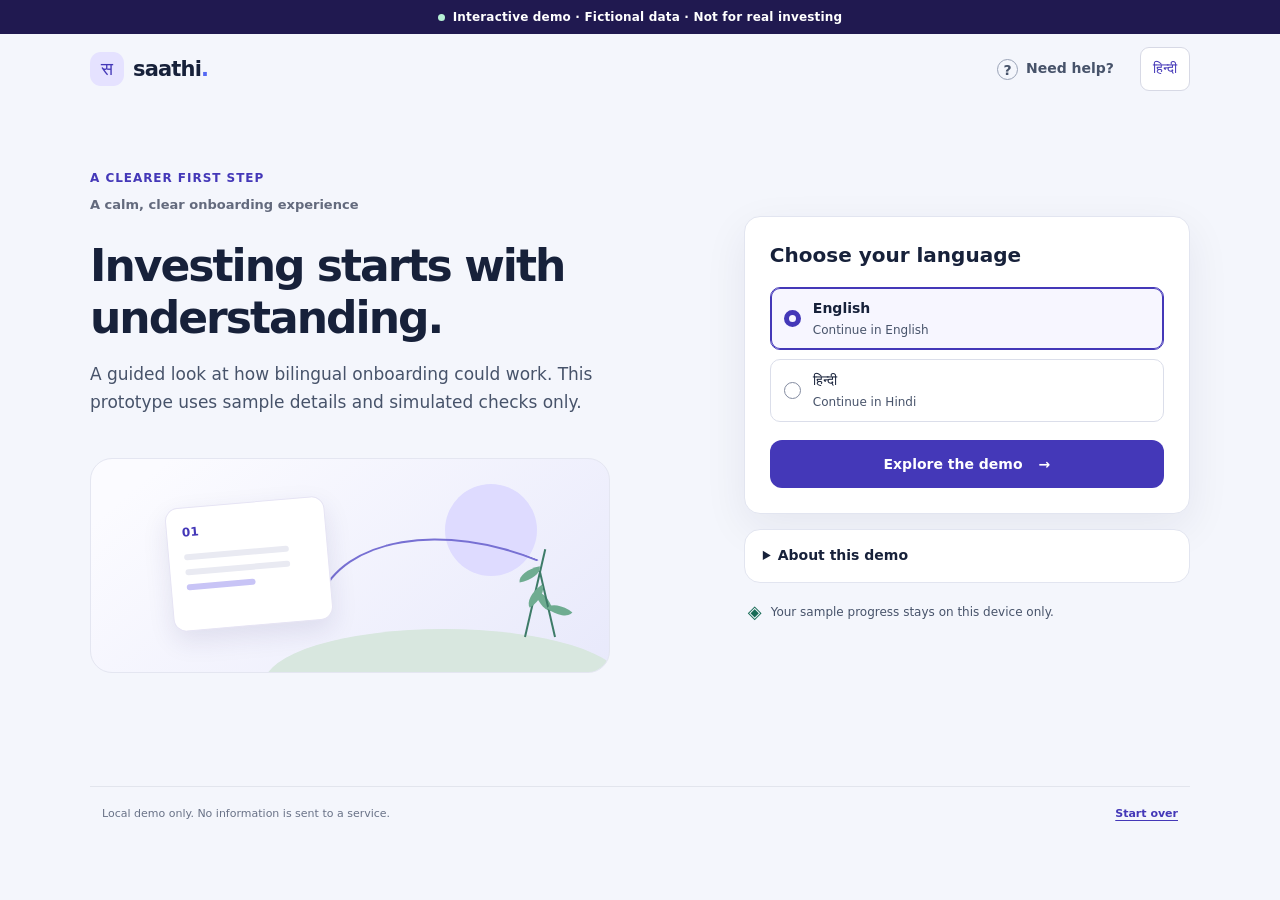
==== index.html @ c51e581b "feat: add bilingual investing onboarding demo" ====
<!doctype html>
<html lang="en">
  <head>
    <meta charset="utf-8">
    <meta name="viewport" content="width=device-width, initial-scale=1, viewport-fit=cover">
    <meta name="theme-color" content="#f4f6fc">
    <meta name="description" content="A bilingual, fictional onboarding demo. Not for real investing.">
    <link rel="manifest" href="manifest.webmanifest">
    <link rel="stylesheet" href="styles.css">
    <title data-i18n="pageTitle">Saathi — bilingual onboarding demo</title>
  </head>
  <body>
    <div class="demo-banner"><span class="demo-dot" aria-hidden="true"></span><span data-i18n="demoBanner"></span></div>
    <header class="topbar">
      <a class="brand" href="#welcome" aria-label="Saathi home" data-i18n-aria="brandHome"><span class="brand-mark" aria-hidden="true">स</span><span>saathi<span class="brand-period">.</span></span></a>
      <div class="top-actions">
        <button class="help-link" data-action="help"><span aria-hidden="true">?</span><span data-i18n="help"></span></button>
        <button class="lang-toggle" data-action="toggle-language" aria-label="Change language" data-i18n-aria="changeLanguage">हिंदी</button>
      </div>
    </header>
    <main id="app" tabindex="-1" aria-live="polite"></main>
    <footer class="site-footer"><span data-i18n="footerDemo"></span><button class="text-button" data-action="reset" data-i18n="startOver"></button></footer>
    <div id="toast" class="toast" role="status" aria-live="polite"></div>
    <script type="module" src="src/app.js"></script>
  </body>
</html>
---- styles.css ----
:root {
  color-scheme: light dark;
  --canvas: #f4f6fc;
  --surface: #fff;
  --surface-subtle: #e8ebf6;
  --accent-soft: #eeedff;
  --ink: #17213a;
  --ink-secondary: #47536a;
  --border: #667085;
  --brand: #4438b8;
  --accent: #5468f3;
  --positive: #176b55;
  --negative: #a33a35;
  --focus: #352b97;
  --radius-sm: 6px;
  --radius-md: 12px;
  --radius-lg: 16px;
  --shadow: 0 14px 44px rgb(27 35 74 / 7%);
  font-family: "Noto Sans", "Noto Sans Devanagari", system-ui, sans-serif;
  color: var(--ink);
  background: var(--canvas);
  font-synthesis: none;
  text-rendering: optimizeLegibility;
}

* { box-sizing: border-box; }
html { min-width: 320px; min-height: 100%; scroll-behavior: smooth; }
body { margin: 0; min-height: 100vh; background: var(--canvas); color: var(--ink); font-size: 16px; line-height: 1.55; }
button, input { font: inherit; }
button { color: inherit; }
button:focus-visible, a:focus-visible, summary:focus-visible, input:focus-visible { outline: 3px solid var(--focus); outline-offset: 3px; }
button:disabled { opacity: .55; cursor: not-allowed; }
.visually-hidden { position: absolute; width: 1px; height: 1px; padding: 0; margin: -1px; overflow: hidden; clip: rect(0, 0, 0, 0); white-space: nowrap; border: 0; }

.demo-banner { min-height: 34px; padding: 5px 18px; display: flex; align-items: center; justify-content: center; gap: 8px; background: #201950; color: #fff; font-size: 12px; font-weight: 600; letter-spacing: .015em; text-align: center; }
.demo-dot { width: 7px; height: 7px; flex: none; border-radius: 50%; background: #b6f0d5; }
.topbar { height: 70px; max-width: 1160px; padding: 0 30px; margin: auto; display: flex; justify-content: space-between; align-items: center; }
.brand { display: inline-flex; align-items: center; gap: 9px; color: var(--ink); text-decoration: none; font-size: 21px; font-weight: 700; letter-spacing: -.04em; }
.brand-mark { width: 34px; height: 34px; display: grid; place-items: center; border-radius: 11px; background: #e5e2ff; color: var(--brand); font-size: 18px; }
.brand-period { color: var(--accent); }
.top-actions { display: flex; align-items: center; gap: 13px; }
.help-link, .lang-toggle { min-height: 44px; padding: 8px 12px; border: 1px solid transparent; border-radius: 9px; background: transparent; color: var(--ink-secondary); cursor: pointer; font-size: 14px; font-weight: 600; }
.help-link { display: inline-flex; align-items: center; gap: 8px; }
.help-link span:first-child { width: 21px; height: 21px; display: grid; place-items: center; border: 1px solid #9aa3b7; border-radius: 50%; }
.lang-toggle { border-color: #d7d9e5; background: var(--surface); color: var(--brand); }
.help-link:hover, .lang-toggle:hover { background: var(--accent-soft); }

#app { max-width: 1160px; margin: 0 auto; padding: 17px 30px 55px; outline: 0; }
.eyebrow { margin: 0 0 7px; color: var(--brand); font-size: 12px; font-weight: 700; letter-spacing: .08em; text-transform: uppercase; }
h1, h2, h3, p { overflow-wrap: anywhere; }
h1 { margin: 0; font-size: clamp(30px, 4vw, 44px); font-weight: 600; letter-spacing: -.045em; line-height: 1.18; }
h2 { margin: 0 0 15px; font-size: 20px; font-weight: 600; line-height: 1.35; }
h3 { margin: 0 0 8px; font-size: 15px; font-weight: 600; line-height: 1.4; }
.lead { max-width: 590px; margin: 16px 0 0; color: var(--ink-secondary); font-size: 17px; line-height: 1.65; }
.button { min-height: 48px; padding: 11px 17px; display: inline-flex; justify-content: center; align-items: center; gap: 16px; border: 1px solid transparent; border-radius: var(--radius-md); cursor: pointer; font-size: 14px; font-weight: 600; line-height: 1.35; text-align: center; text-decoration: none; transition: background .16s ease, transform .16s ease; }
.button:hover:not(:disabled) { transform: translateY(-1px); }
.button.primary { background: var(--brand); color: white; }
.button.primary:hover { background: var(--focus); }
.button.secondary { border-color: #b9b4ec; background: white; color: var(--brand); }
.button.secondary:hover { background: var(--accent-soft); }
.button.full { width: 100%; }
.text-button { padding: 5px 0; border: 0; background: transparent; color: var(--brand); cursor: pointer; font-size: 14px; font-weight: 600; text-decoration: underline; text-underline-offset: 3px; }

.welcome-layout { min-height: 600px; display: grid; grid-template-columns: minmax(0, 1.12fr) minmax(330px, .88fr); align-items: center; gap: clamp(38px, 7vw, 86px); }
.welcome-copy { padding: 28px 0; }
.welcome-tag { margin: 0 0 25px; color: #636a7d; font-size: 13px; font-weight: 600; }
.welcome-copy h1 { max-width: 540px; }
.welcome-art { position: relative; height: 215px; max-width: 520px; margin: 42px 0 0; overflow: hidden; border: 1px solid #e4e6f1; border-radius: 22px; background: linear-gradient(140deg, #fbfbff 10%, #e8e9fb 100%); }
.art-sun { position: absolute; top: 25px; right: 72px; width: 92px; height: 92px; border-radius: 50%; background: #dedbff; }
.art-path { position: absolute; right: 85px; bottom: 35px; width: 190px; height: 117px; border: 2px solid #7770d3; border-color: #7770d3 transparent transparent #7770d3; border-radius: 100% 0 0; transform: rotate(22deg); }
.art-card { position: absolute; top: 43px; left: 15%; width: 160px; height: 124px; padding: 15px; display: flex; flex-direction: column; gap: 9px; border: 1px solid #e6e4f4; border-radius: 13px; background: white; box-shadow: 0 10px 26px rgb(39 34 100 / 10%); transform: rotate(-5deg); }
.art-card span { margin-bottom: 3px; color: var(--brand); font-size: 12px; font-weight: 700; }
.art-card i { width: 82%; height: 6px; border-radius: 5px; background: #e9eaf2; }
.art-card i:last-child { width: 54%; background: #c8c4f6; }
.art-ground { position: absolute; right: -15px; bottom: -67px; width: 360px; height: 110px; border-radius: 50%; background: #d8e7df; }
.art-stem { position: absolute; z-index: 1; bottom: 35px; width: 2px; background: #3d7b68; transform-origin: bottom; }
.art-stem::before, .art-stem::after { position: absolute; width: 23px; height: 12px; border-radius: 100% 0 100% 0; background: #6fac91; content: ""; }
.stem-one { right: 83px; height: 90px; transform: rotate(13deg); }.stem-two { right: 53px; height: 68px; transform: rotate(-13deg); }
.stem-one::before { top: 22px; left: -20px; transform: rotate(-24deg); }.stem-one::after { top: 45px; left: 0; transform: rotate(60deg); }.stem-two::before { top: 18px; left: -20px; transform: rotate(-22deg); }.stem-two::after { top: 37px; left: 0; transform: rotate(50deg); }
.welcome-side { display: flex; flex-direction: column; gap: 15px; }
.panel, .info-card { padding: 25px; border: 1px solid #e2e5f0; border-radius: var(--radius-lg); background: var(--surface); box-shadow: var(--shadow); }
.language-panel h2 { margin-bottom: 18px; }
.language-options { display: grid; gap: 9px; margin-bottom: 18px; }
.language-option { width: 100%; min-height: 63px; padding: 10px 13px; display: flex; align-items: center; gap: 12px; border: 1px solid #dbdeea; border-radius: 10px; background: #fff; cursor: pointer; text-align: left; }
.language-option.selected { border-color: var(--brand); background: #f7f6ff; box-shadow: inset 0 0 0 1px var(--brand); }
.language-option strong, .language-option small { display: block; }
.language-option strong { font-size: 14px; }.language-option small { margin-top: 1px; color: var(--ink-secondary); font-size: 12px; }
.radio-dot { width: 17px; height: 17px; flex: none; border: 1.5px solid #838ba0; border-radius: 50%; }
.selected .radio-dot { border: 5px solid var(--brand); }
.info-card { padding: 15px 18px; box-shadow: none; }
.info-card summary { cursor: pointer; color: var(--ink); font-size: 14px; font-weight: 600; }
.info-card p { margin: 11px 0; color: var(--ink-secondary); font-size: 13px; line-height: 1.55; }
.info-card h3 { margin: 15px 0 3px; font-size: 13px; }
.privacy-note { display: flex; gap: 9px; align-items: center; margin: 0 4px; color: var(--ink-secondary); font-size: 12px; }
.privacy-note span { color: var(--positive); font-size: 18px; }

.journey-layout { min-height: 640px; display: grid; grid-template-columns: 290px minmax(0, 1fr); gap: 52px; align-items: start; }
.journey-rail { position: sticky; top: 16px; padding: 20px 17px 16px; border: 1px solid #e0e3ef; border-radius: var(--radius-lg); background: var(--surface); }
.rail-heading { display: flex; align-items: flex-start; justify-content: space-between; gap: 8px; }
.rail-heading .eyebrow { margin: 0; }
.step-counter { color: var(--ink-secondary); font-size: 11px; white-space: nowrap; }
.progress-track { height: 5px; margin: 15px 0 18px; overflow: hidden; border-radius: 9px; background: #e7e9f2; }
.progress-track span { height: 100%; display: block; border-radius: inherit; background: var(--brand); transition: width .2s ease; }
.step-list { padding: 0; margin: 0; list-style: none; }
.step-item { position: relative; }
.step-item:not(:last-child)::after { position: absolute; z-index: 0; top: 40px; bottom: -5px; left: 19px; width: 1px; background: #e0e3ec; content: ""; }
.step-item button { position: relative; z-index: 1; width: 100%; min-height: 47px; padding: 5px 4px; display: flex; align-items: center; gap: 10px; border: 0; border-radius: 8px; background: transparent; cursor: pointer; text-align: left; }
.step-item button:hover { background: #f6f5ff; }
.step-mark { width: 30px; height: 30px; flex: none; display: grid; place-items: center; border: 1px solid #d3d7e4; border-radius: 50%; background: var(--surface); color: #667085; font-size: 10px; font-weight: 600; }
.step-item.current .step-mark { border-color: var(--brand); background: var(--brand); color: white; }
.step-item.is-reviewed .step-mark { border-color: #9ccaba; background: #eef8f4; color: var(--positive); font-size: 14px; }
.step-text { color: #59637a; font-size: 12px; font-weight: 500; line-height: 1.3; }
.step-item.current .step-text { color: var(--ink); font-weight: 700; }
.save-exit { width: 100%; min-height: 44px; margin-top: 15px; padding: 9px 4px 0; display: flex; align-items: center; gap: 10px; border: 0; border-top: 1px solid #e8eaf2; background: transparent; color: var(--brand); cursor: pointer; font-size: 13px; font-weight: 600; }
.save-exit:first-letter { font-size: 17px; }
.step-content { max-width: 660px; padding: 14px 0 22px; }
.content-head { display: flex; align-items: center; justify-content: space-between; gap: 10px; margin-bottom: 5px; }
.content-head .eyebrow { margin: 0; }
.step-content h1 { font-size: clamp(28px, 3vw, 36px); }
.state-pill { min-height: 25px; padding: 3px 9px; display: inline-flex; align-items: center; gap: 5px; border: 1px solid #dce0ea; border-radius: 999px; background: #f7f8fb; color: #515e74; font-size: 11px; font-weight: 600; line-height: 1.2; white-space: nowrap; }
.state-pill.pending { border-color: #d9ca8e; background: #fff9e7; color: #70581c; }
.state-pill.rejected, .state-pill.unavailable { border-color: #dfb6b2; background: #fff5f4; color: #8b302b; }
.state-pill.simulated, .state-pill.reviewed { border-color: #b9d9cb; background: #eef8f3; color: #145944; }
.step-description { max-width: 590px; margin: 14px 0 17px; color: var(--ink-secondary); font-size: 16px; }
.demo-note { padding: 12px 13px; display: flex; align-items: flex-start; gap: 10px; border: 1px solid #d8d3fb; border-radius: 9px; background: var(--accent-soft); }
.note-icon { width: 20px; height: 20px; flex: none; display: grid; place-items: center; border-radius: 50%; background: #d9d5ff; color: #33298c; font-size: 12px; font-weight: 700; }
.demo-note p { margin: 0; color: #38345b; font-size: 13px; line-height: 1.5; }
.sample-code, .real-world, .risk-sample, .privacy-card { margin-top: 17px; padding: 17px; border: 1px solid #e2e5ee; border-radius: var(--radius-md); background: white; }
.sample-code label { font-size: 13px; font-weight: 600; }
.sample-code p { margin: 4px 0 10px; color: var(--ink-secondary); font-size: 12px; }
.inline-form { display: flex; gap: 9px; align-items: stretch; }
.inline-form input { min-width: 0; min-height: 48px; flex: 1; padding: 10px 13px; border: 1px solid var(--border); border-radius: var(--radius-sm); background: white; color: var(--ink); letter-spacing: .12em; }
.form-message { min-height: 0; margin: 6px 0 0 !important; color: var(--positive) !important; font-weight: 600; }
.blocked-content { margin-top: 17px; padding: 17px; border: 1px dashed #b9bdd0; border-radius: 12px; background: #fafaff; }
.blocked-icon { width: 28px; height: 28px; margin-bottom: 10px; display: grid; place-items: center; border-radius: 8px; background: #e9e7fa; color: var(--brand); }
.blocked-content p, .real-world p { margin: 0; color: var(--ink-secondary); font-size: 13px; line-height: 1.55; }
.blocked-content .text-button { margin-top: 9px; }
.risk-sample h3 { font-size: 15px; }.risk-sample > p { color: var(--ink-secondary); font-size: 13px; }
.warning-copy { padding: 9px 10px; border-left: 3px solid #806dca; background: #f5f3ff; }
fieldset { min-width: 0; padding: 0; margin: 15px 0 0; border: 0; }
legend { margin-bottom: 7px; font-size: 13px; font-weight: 600; }
.choice { min-height: 42px; padding: 7px 8px; display: flex; align-items: center; gap: 9px; border-bottom: 1px solid #edf0f5; color: var(--ink-secondary); cursor: pointer; font-size: 13px; }
.choice input { width: 17px; height: 17px; accent-color: var(--brand); }
.no-score { margin-bottom: 0; color: #393260 !important; font-weight: 600; }
.real-world { padding: 14px 16px; background: #f9fafc; }
.real-world h3 { margin-bottom: 3px; }
.provider-actions { margin-top: 18px; }
.field-caption { margin: 0 0 8px; color: var(--ink); font-size: 13px; font-weight: 600; }
.outcome-grid { display: grid; grid-template-columns: repeat(2, minmax(0, 1fr)); gap: 8px; }
.outcome-button { min-height: 47px; padding: 7px 9px; display: flex; align-items: center; gap: 8px; border: 1px solid #dfe2ec; border-radius: 9px; background: white; cursor: pointer; color: #3b465c; font-size: 11px; font-weight: 600; text-align: left; }
.outcome-button:hover { border-color: #a8a0e6; background: #faf9ff; }
.outcome-icon { width: 22px; height: 22px; flex: none; display: grid; place-items: center; border-radius: 50%; background: #eff2f6; color: #47536a; font-size: 12px; }
.outcome-icon.good { background: #e9f5ef; color: var(--positive); }.outcome-icon.wait { background: #fff5d9; color: #765915; }.outcome-icon.bad { background: #fff0ef; color: var(--negative); }
.status-box { margin-top: 12px; padding: 12px 14px; border: 1px solid #d7dde7; border-radius: 10px; background: #f7f8fa; }
.status-box strong { display: block; font-size: 13px; }.status-box p { margin: 4px 0; color: #4b556a; font-size: 12px; }
.status-box.pending { border-color: #d9ca8e; background: #fffaf0; }.status-box.rejected, .status-box.unavailable { border-color: #dfb6b2; background: #fff7f6; }.status-box.simulated, .status-box.reviewed { border-color: #b9d9cb; background: #f0f8f4; }
.status-box .text-button { font-size: 12px; }
.review-link { min-height: 42px; margin-top: 12px; padding: 8px 2px; display: flex; align-items: center; gap: 9px; border: 0; background: transparent; color: var(--brand); cursor: pointer; font-size: 13px; font-weight: 600; text-decoration: underline; text-underline-offset: 3px; }
.step-nav { display: flex; align-items: center; justify-content: space-between; gap: 12px; margin-top: 15px; padding-top: 14px; border-top: 1px solid #e1e4ed; }
.step-nav .primary { min-width: 150px; }.back-button { padding-left: 0; background: transparent; color: var(--ink-secondary); }
.back-button:hover { color: var(--brand); }

.privacy-card { padding: 17px; }.privacy-heading { display: flex; align-items: flex-start; gap: 11px; }.privacy-symbol { width: 34px; height: 34px; flex: none; display: grid; place-items: center; border-radius: 10px; background: #eeedff; color: var(--brand); font-size: 21px; }.privacy-heading h3 { margin: 0; }.privacy-heading p { margin: 4px 0 0; color: var(--ink-secondary); font-size: 12px; }.privacy-actions { margin-top: 14px; display: grid; grid-template-columns: 1fr 1fr; gap: 9px; }.privacy-actions .button { padding: 8px; font-size: 12px; }.privacy-result { margin-top: 12px; padding: 10px; border-radius: 8px; background: #fff8e9; color: #5d4b23; }.privacy-result strong { font-size: 12px; }.privacy-result p { margin: 4px 0 0; font-size: 11px; }

.summary-page { padding: 35px 0; }.summary-header { max-width: 680px; margin: 0 auto 30px; text-align: center; }.summary-header .lead { margin-left: auto; margin-right: auto; }.summary-header h1 { font-size: 36px; }.summary-grid { display: grid; grid-template-columns: 1.15fr .85fr; gap: 18px; align-items: start; }.summary-panel, .summary-callout { padding: 22px; border: 1px solid #e0e3ed; border-radius: 16px; background: white; }.summary-number { color: var(--brand); font-size: 36px; font-weight: 600; letter-spacing: -.04em; }.summary-number span { color: #778096; font-size: 17px; }.summary-panel > p { margin: 0 0 15px; color: var(--ink-secondary); font-size: 13px; }.status-list { padding: 0; margin: 0; list-style: none; }.status-list li { min-height: 46px; display: flex; align-items: center; justify-content: space-between; gap: 10px; border-top: 1px solid #edf0f4; }.status-name { font-size: 13px; }.summary-callout { background: #f8f7ff; }.callout-icon { width: 27px; height: 27px; margin-bottom: 12px; display: grid; place-items: center; border-radius: 50%; background: #e7e3ff; color: var(--brand); font-weight: 700; }.summary-callout h2 { font-size: 19px; }.summary-callout > p { color: var(--ink-secondary); font-size: 13px; }.summary-callout .button { margin-top: 15px; }
.completion-page { max-width: 650px; min-height: 570px; margin: 0 auto; padding: 70px 15px 40px; display: flex; flex-direction: column; align-items: center; justify-content: center; text-align: center; }.completion-symbol { width: 58px; height: 58px; margin-bottom: 20px; display: grid; place-items: center; border: 1px solid #aad2c0; border-radius: 18px; background: #e9f6ef; color: var(--positive); font-size: 27px; }.completion-page .eyebrow { margin-bottom: 8px; }.completion-page h1 { max-width: 560px; font-size: 37px; }.completion-page .lead { max-width: 540px; margin-top: 15px; }.completion-actions { margin-top: 24px; display: flex; flex-wrap: wrap; gap: 10px; justify-content: center; }.completion-note { margin-top: 22px; padding: 7px 12px; border-radius: 999px; background: #fff3df; color: #725216; font-size: 12px; font-weight: 700; }

.site-footer { max-width: 1100px; min-height: 55px; padding: 13px 12px; margin: 10px auto 0; display: flex; align-items: center; justify-content: space-between; gap: 10px; border-top: 1px solid #e2e5ed; color: #697287; font-size: 11px; }.site-footer .text-button { font-size: 11px; }
.toast { position: fixed; z-index: 5; right: 20px; bottom: 20px; max-width: min(400px, calc(100vw - 40px)); padding: 12px 16px; border-radius: 10px; background: #252047; color: white; box-shadow: var(--shadow); opacity: 0; pointer-events: none; transform: translateY(10px); transition: opacity .2s ease, transform .2s ease; font-size: 13px; }.toast.visible { opacity: 1; transform: translateY(0); }
dialog { width: min(440px, calc(100vw - 28px)); padding: 24px; border: 1px solid #e0e2ed; border-radius: 18px; background: var(--surface); color: var(--ink); box-shadow: 0 24px 80px rgb(10 10 25 / 23%); }.dialog-top { display: flex; align-items: center; justify-content: space-between; }.dialog-symbol { width: 34px; height: 34px; display: grid; place-items: center; border-radius: 50%; background: var(--accent-soft); color: var(--brand); font-size: 20px; font-weight: 700; }.icon-button { width: 42px; height: 42px; border: 0; border-radius: 50%; background: #f0f1f6; color: var(--ink); cursor: pointer; font-size: 24px; }.icon-button:hover { background: var(--surface-subtle); }dialog h2 { margin-top: 16px; }dialog > p { color: var(--ink-secondary); font-size: 14px; }dialog .button { margin-top: 16px; }dialog::backdrop { background: rgb(20 22 39 / 43%); }

@media (prefers-color-scheme: dark) {
  :root { --canvas: #101527; --surface: #192139; --surface-subtle: #26304c; --accent-soft: #29284b; --ink: #f6f7fb; --ink-secondary: #c0c7da; --border: #aeb9cf; --brand: #c5bcff; --accent: #b7c1ff; --positive: #8ae0bb; --negative: #ffaaa0; --focus: #c5bcff; --shadow: 0 14px 44px rgb(0 0 0 / 23%); color-scheme: dark; }
  .demo-banner { background: #090e1a; }.brand-mark { background: #29284b; }.lang-toggle, .panel, .info-card, .journey-rail, .sample-code, .real-world, .risk-sample, .privacy-card, .summary-panel, .summary-callout, .outcome-button, .language-option, .inline-form input { background: var(--surface); color: var(--ink); border-color: #46506a; }.language-option.selected { background: #242644; border-color: var(--brand); }.language-option small, .step-text, .status-box p { color: var(--ink-secondary); }.info-card p, .privacy-heading p, .privacy-note { color: var(--ink-secondary); }.demo-note { border-color: #514b88; background: #252341; }.demo-note p { color: #eceaff; }.note-icon { background: #403a70; color: #f0edff; }.step-item button:hover { background: #272844; }.step-mark { background: var(--surface); border-color: #4a536d; color: var(--ink-secondary); }.step-item.is-reviewed .step-mark { background: #213f38; border-color: #477d68; color: #9ae2c3; }.progress-track { background: #343d56; }.state-pill, .status-box { background: #252e45; border-color: #4b566e; color: var(--ink); }.state-pill.pending, .status-box.pending { background: #403a28; color: #f1d78e; border-color: #75673f; }.state-pill.rejected, .state-pill.unavailable, .status-box.rejected, .status-box.unavailable { background: #412b31; color: #ffc2b8; border-color: #795259; }.state-pill.simulated, .state-pill.reviewed, .status-box.simulated, .status-box.reviewed { background: #203a35; color: #a4e2c4; border-color: #477564; }.blocked-content { background: #20283d; border-color: #57617a; }.warning-copy { background: #292744; color: #e8e4ff; }.choice { border-color: #343d54; color: var(--ink-secondary); }.privacy-result { background: #3b3526; color: #f2dfac; }.summary-callout { background: #23243f; }.completion-note { background: #403626; color: #f4d99a; }.site-footer { border-color: #394258; }.art-ground { background: #29443d; }.welcome-art { border-color: #343d56; background: linear-gradient(140deg, #20253c, #292b48); }.art-sun { background: #3b3868; }.art-card { background: #242a40; border-color: #3d4560; }.art-card i { background: #424a62; }.art-card i:last-child { background: #716aa8; }.help-link span:first-child { border-color: #9aa3b7; }
}

@media (max-width: 850px) {
  .topbar { height: 62px; padding: 0 20px; }#app { padding: 12px 20px 40px; }
  .welcome-layout { min-height: 0; grid-template-columns: 1fr 330px; gap: 26px; }.welcome-art { height: 175px; margin-top: 28px; }.journey-layout { grid-template-columns: 240px minmax(0, 1fr); gap: 25px; }.journey-rail { padding: 16px 12px; }
}
@media (max-width: 660px) {
  .demo-banner { min-height: 36px; padding: 5px 12px; font-size: 10px; }.topbar { padding: 0 16px; }.brand { font-size: 19px; }.help-link { gap: 5px; padding: 7px 6px; font-size: 12px; }.lang-toggle { min-height: 40px; padding: 6px 9px; font-size: 12px; }.top-actions { gap: 6px; }
  #app { padding: 4px 16px 30px; }.welcome-layout { padding: 25px 0 10px; grid-template-columns: 1fr; gap: 18px; }.welcome-copy { padding: 0; }.welcome-tag { margin-bottom: 18px; }.welcome-copy h1 { max-width: 500px; font-size: clamp(31px, 9vw, 39px); }.lead { font-size: 16px; }.welcome-art { height: 145px; margin-top: 21px; }.art-sun { width: 70px; height: 70px; right: 55px; }.art-ground { right: -80px; }.art-card { top: 20px; left: 14%; transform: scale(.83) rotate(-5deg); transform-origin: left top; }.stem-one { right: 66px; }.stem-two { right: 40px; }.welcome-side { gap: 10px; }.panel { padding: 19px; }.info-card { padding: 13px 15px; }
  .journey-layout { min-height: unset; display: flex; flex-direction: column; gap: 15px; }.journey-rail { position: static; width: 100%; padding: 13px 13px 8px; }.rail-heading { align-items: center; }.progress-track { margin: 11px 0 10px; }.step-list { display: flex; gap: 5px; overflow-x: auto; padding: 2px 1px 5px; scrollbar-width: thin; }.step-item { flex: 0 0 39px; }.step-item:not(:last-child)::after { display: none; }.step-item button { width: 39px; min-height: 39px; padding: 4px; justify-content: center; }.step-mark { width: 31px; height: 31px; }.step-text, .step-item .visually-hidden { display: none; }.save-exit { min-height: 35px; margin-top: 6px; padding-top: 4px; }
  .step-content { width: 100%; max-width: none; padding: 8px 0 12px; }.step-content h1 { font-size: 30px; }.step-description { margin-top: 12px; font-size: 15px; }.content-head .eyebrow { font-size: 10px; }.state-pill { font-size: 10px; }.sample-code, .real-world, .risk-sample, .privacy-card { padding: 14px; }.inline-form { flex-direction: column; }.inline-form .button { width: 100%; }.outcome-grid { grid-template-columns: 1fr 1fr; gap: 7px; }.outcome-button { min-height: 52px; padding: 7px; font-size: 10px; }.outcome-icon { width: 20px; height: 20px; }.step-nav { position: sticky; bottom: 0; padding: 10px 0 max(5px, env(safe-area-inset-bottom)); background: var(--canvas); }.step-nav .primary { min-width: 130px; }
  .summary-page { padding: 22px 0; }.summary-header { margin-bottom: 20px; }.summary-header h1 { font-size: 31px; }.summary-header .lead { font-size: 15px; }.summary-grid { grid-template-columns: 1fr; gap: 12px; }.summary-panel, .summary-callout { padding: 17px; }.status-list li { gap: 5px; }.status-name { font-size: 12px; }.status-list .state-pill { max-width: 130px; overflow: hidden; text-overflow: ellipsis; }.completion-page { min-height: 490px; padding-top: 30px; }.completion-page h1 { font-size: 31px; }.completion-page .lead { font-size: 15px; }.completion-actions { flex-direction: column; width: 100%; }.completion-actions .button { width: 100%; }
  .site-footer { padding: 11px 16px; align-items: flex-start; font-size: 10px; }.site-footer .text-button { flex: none; font-size: 10px; }.toast { right: 12px; bottom: 12px; }.privacy-actions { grid-template-columns: 1fr; }
}
@media (prefers-reduced-motion: reduce) {
  *, *::before, *::after { scroll-behavior: auto !important; animation-duration: .01ms !important; animation-iteration-count: 1 !important; transition-duration: .01ms !important; }
}
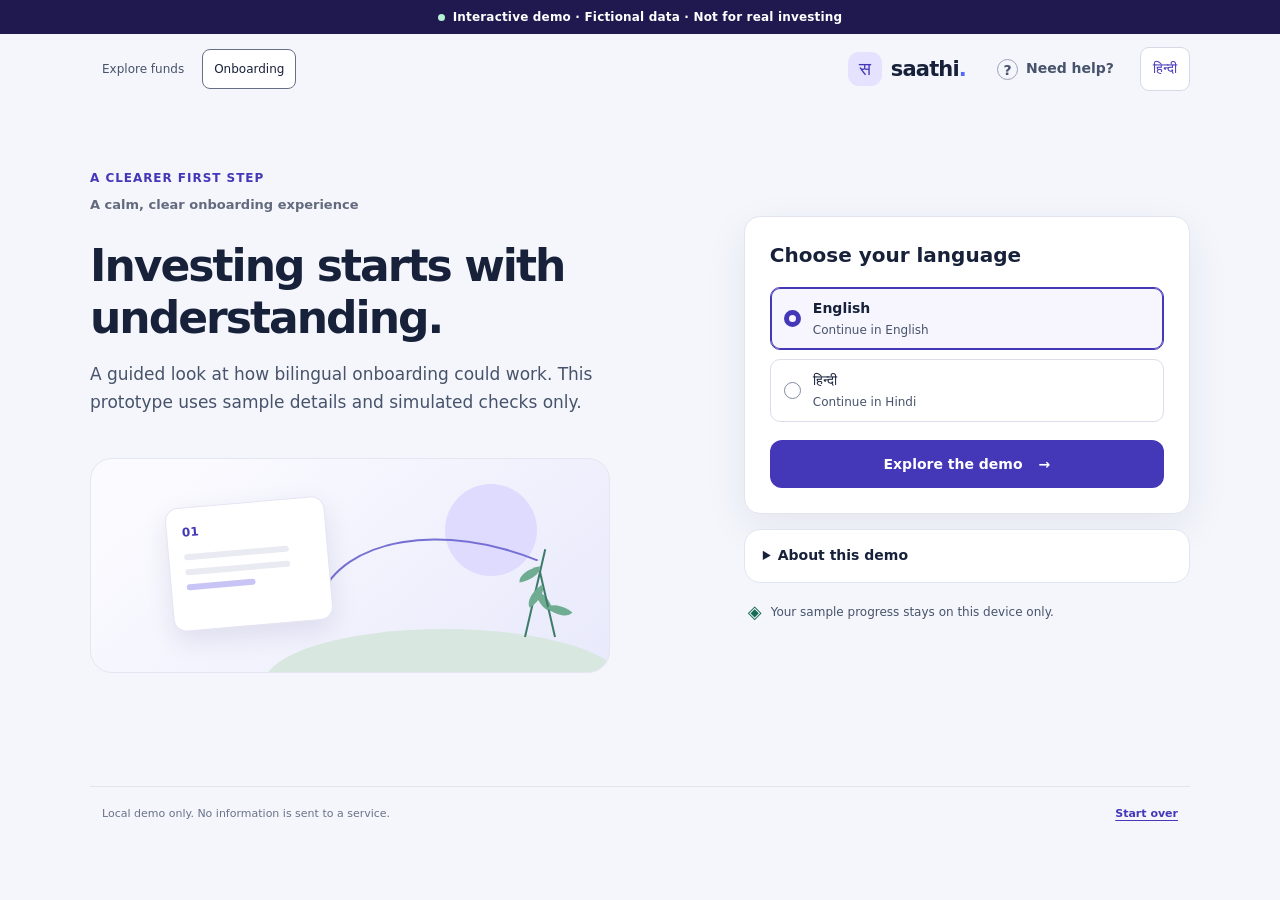
==== commit 532f5261: "feat: complete Epic 2 direct mutual fund demo" ====
--- a/index.html
+++ b/index.html
@@ -12,6 +12,7 @@
   <body>
     <div class="demo-banner"><span class="demo-dot" aria-hidden="true"></span><span data-i18n="demoBanner"></span></div>
     <header class="topbar">
+      <nav class="app-nav" aria-label="Saathi"><button data-action="navigate" data-screen="explore" data-i18n="navExplore"></button><button data-action="navigate" data-screen="welcome" data-i18n="navOnboarding"></button></nav>
       <a class="brand" href="#welcome" aria-label="Saathi home" data-i18n-aria="brandHome"><span class="brand-mark" aria-hidden="true">स</span><span>saathi<span class="brand-period">.</span></span></a>
       <div class="top-actions">
         <button class="help-link" data-action="help"><span aria-hidden="true">?</span><span data-i18n="help"></span></button>
--- a/styles.css
+++ b/styles.css
@@ -189,3 +189,29 @@
 @media (prefers-reduced-motion: reduce) {
   *, *::before, *::after { scroll-behavior: auto !important; animation-duration: .01ms !important; animation-iteration-count: 1 !important; transition-duration: .01ms !important; }
 }
+
+.topbar { gap: 18px; }
+.app-nav { display: flex; gap: 6px; margin-right: auto; }
+.app-nav button { min-height: 40px; padding: 7px 11px; border: 1px solid transparent; border-radius: 8px; background: transparent; color: var(--ink-secondary); cursor: pointer; font: inherit; font-size: 12px; }
+.app-nav button:hover, .app-nav button[aria-current="page"] { border-color: var(--border); background: var(--surface); color: var(--ink); }
+.investment-page { max-width: 1100px; min-height: 560px; margin: 0 auto; padding: 28px 4px 45px; }
+.investment-heading { display: flex; align-items: flex-start; justify-content: space-between; gap: 20px; }
+.investment-heading h1, .detail-panel h1 { font-size: clamp(29px, 4vw, 40px); }
+.quick-paths { display: flex; flex-wrap: wrap; gap: 8px; }
+.collections { display: flex; flex-wrap: wrap; align-items: stretch; gap: 8px; margin: 20px 0 0; }.collections strong { align-self: center; margin-right: 3px; font-size: 12px; }.collections button { display: grid; flex: 1 1 210px; gap: 4px; min-height: 64px; padding: 9px 11px; border: 1px solid var(--border); border-radius: 12px; background: var(--surface); color: var(--ink-secondary); cursor: pointer; font: inherit; font-size: 16px; text-align: left; }.collections button small { color: var(--ink-secondary); font-size: 16px; line-height: 1.45; }.collections button:hover, .collections button[aria-pressed="true"] { border-color: var(--brand); background: var(--accent-soft); color: var(--ink); }
+.catalog-tools { display: grid; grid-template-columns: auto minmax(180px, 1fr) auto minmax(140px, .45fr) auto; gap: 9px; align-items: center; margin: 20px 0; padding: 14px; border: 1px solid var(--border); border-radius: 12px; background: var(--surface); }
+.catalog-tools label, .detail-panel label { color: var(--ink); font-size: 12px; font-weight: 650; }
+.catalog-tools input, .catalog-tools select, .detail-panel select { min-width: 0; min-height: 42px; padding: 8px 10px; border: 1px solid var(--border); border-radius: 8px; background: var(--surface); color: var(--ink); font: inherit; font-size: 13px; }
+.fund-grid { display: grid; grid-template-columns: repeat(2, minmax(0, 1fr)); gap: 14px; }
+.fund-card, .detail-panel { padding: 20px; border: 1px solid var(--border); border-radius: 15px; background: var(--surface); box-shadow: 0 8px 24px rgb(29 35 60 / 5%); }
+.fund-card h2 { margin: 8px 0; font-size: 20px; }.fund-card > p:not(.eyebrow) { color: var(--ink-secondary); font-size: 14px; }
+.direct-plan-note { font-size: 12px; }
+.fund-meta { display: flex; flex-wrap: wrap; gap: 7px; margin: 12px 0; }.fund-meta span { padding: 5px 8px; border-radius: 999px; background: var(--surface-subtle); color: var(--ink-secondary); font-size: 11px; }
+.freshness { color: var(--ink-secondary); font-size: 12px; line-height: 1.5; }
+.fund-card .button { margin-top: 5px; }.empty-state { grid-column: 1 / -1; padding: 28px; border: 1px dashed var(--border); border-radius: 14px; color: var(--ink-secondary); text-align: center; }
+.detail-panel { max-width: 820px; margin: 18px auto; }.detail-panel h2 { margin-top: 20px; font-size: 17px; }.detail-panel p { color: var(--ink-secondary); line-height: 1.55; }.detail-panel .button { margin-top: 14px; }
+.detail-panel select { display: block; width: 100%; margin: 6px 0 14px; }.demo-disclaimer { padding: 11px; border-radius: 8px; background: var(--accent-soft); }
+.order-summary { font-weight: 650; }
+.review-layout { display: grid; grid-template-columns: 1.1fr .9fr; gap: 14px; align-items: start; }.review-layout .detail-panel { margin: 12px 0; }.review-layout .eyebrow { font-size: 11px; }.status-actions { display: flex; flex-wrap: wrap; gap: 8px; padding: 3px 0 15px; }.status-separation { padding: 10px; border-left: 3px solid var(--brand); background: var(--accent-soft); font-size: 12px; }
+@media (prefers-color-scheme: dark) { .fund-card, .detail-panel { box-shadow: none; } .catalog-tools input, .catalog-tools select, .detail-panel select { border-color: #46506a; } }
+@media (max-width: 700px) { .topbar { height: auto; min-height: 62px; flex-wrap: wrap; padding: 9px 14px; }.app-nav { order: 3; width: 100%; margin: 0; }.app-nav button { flex: 1; }.top-actions { margin-left: auto; }.investment-page { padding: 16px 0 30px; }.investment-heading { flex-direction: column; gap: 4px; }.catalog-tools { grid-template-columns: 1fr; }.catalog-tools input, .catalog-tools select { width: 100%; }.fund-grid, .review-layout { grid-template-columns: 1fr; }.fund-card, .detail-panel { padding: 16px; }.review-layout .detail-panel { margin: 8px 0; } }
